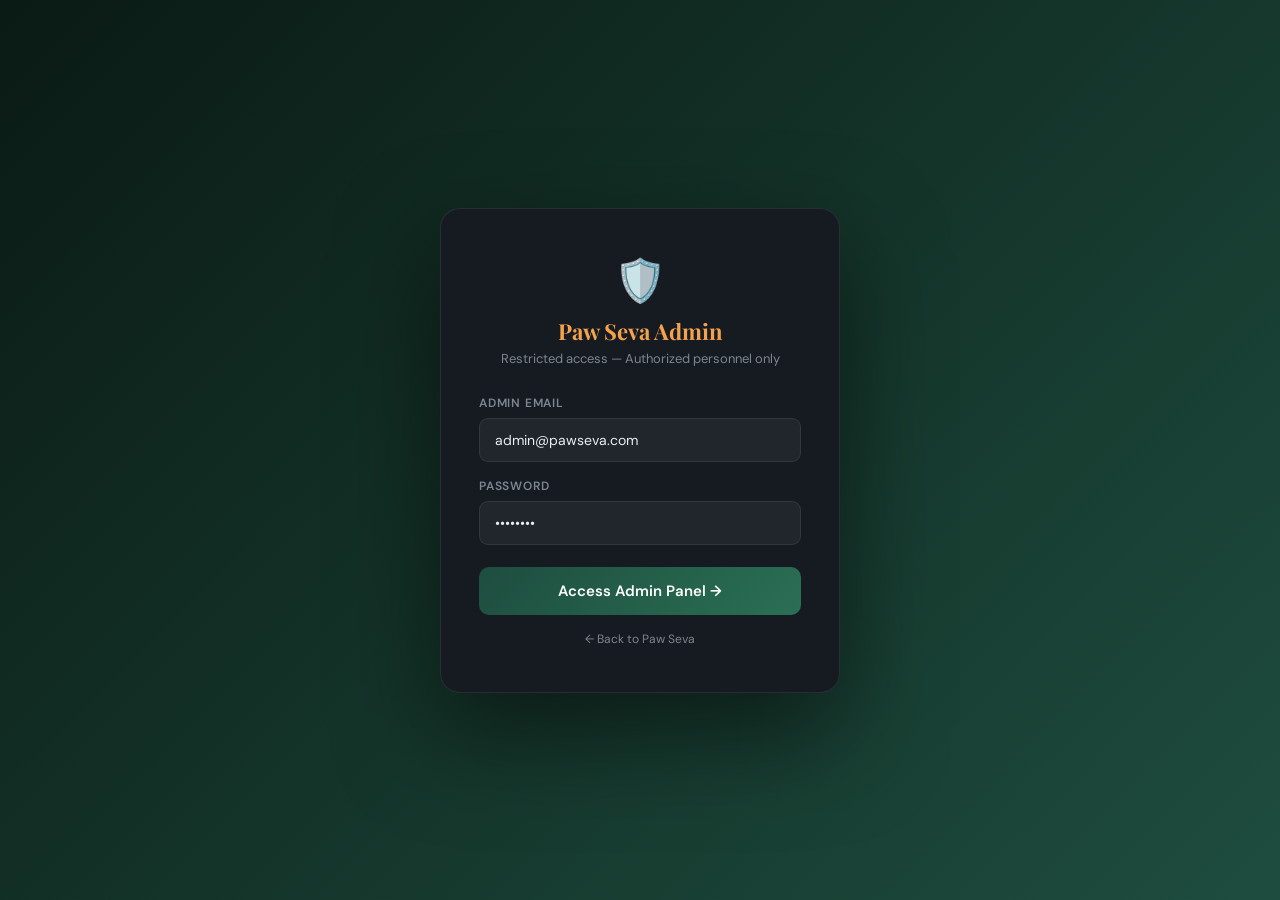
==== HTML/admin.html @ 60780a6b "🐾 Initial commit: Paw Seva Frontend v2.0" ====
<!doctype html>
<html lang="en">
  <head>
    <meta charset="UTF-8" />
    <meta name="viewport" content="width=device-width, initial-scale=1.0" />
    <title>Paw Seva — Admin Panel</title>
    <link rel="stylesheet" href="https://cdnjs.cloudflare.com/ajax/libs/font-awesome/6.5.1/css/all.min.css" />
    <link rel="icon" href="data:image/svg+xml,<svg xmlns='http://www.w3.org/2000/svg' viewBox='0 0 100 100'><text y='.9em' font-size='90'>🐾</text></svg>" />
    <link rel="stylesheet" href="../CSS/admin.css" />
  </head>
  <body>

    <!-- ===== LOGIN SCREEN ===== -->
    <div class="login-screen" id="loginScreen">
      <div class="login-box">
        <div class="login-logo">
          <div class="paw">🛡️</div>
          <h2>Paw Seva Admin</h2>
          <p>Restricted access — Authorized personnel only</p>
        </div>
        <div class="field">
          <label>Admin Email</label>
          <input type="email" id="a_email" placeholder="admin@pawseva.com" value="admin@pawseva.com" />
        </div>
        <div class="field">
          <label>Password</label>
          <input type="password" id="a_pass" placeholder="Enter admin password" value="admin123" />
        </div>
        <div id="a_error" class="login-error"></div>
        <button class="btn-admin-login" id="a_loginBtn" onclick="doAdminLogin()">Access Admin Panel →</button>
        <p style="text-align:center;margin-top:12px">
          <a href="index.html" style="color:#7d8590;font-size:12px;text-decoration:none">← Back to Paw Seva</a>
        </p>
      </div>
    </div>

    <!-- ===== ADMIN LAYOUT ===== -->
    <div class="admin-layout" id="adminLayout" style="display:none;width:100%;min-height:100vh">

      <!-- SIDEBAR -->
      <aside class="sidebar">
        <div class="sidebar-logo">
          🐾 <span>Paw Seva</span>
          <div class="admin-badge">Admin</div>
        </div>

        <nav class="sidebar-nav">
          <a href="#" class="active" onclick="showSection('dashboard',this)"><span class="icon">📊</span> Dashboard</a>
          <a href="#" onclick="showSection('rescues',this)"><span class="icon">🚨</span> Rescue Requests</a>
          <a href="#" onclick="showSection('donations',this)"><span class="icon">💰</span> Donations</a>
          <a href="#" onclick="showSection('volunteers',this)"><span class="icon">🦸</span> Volunteers</a>
          <a href="#" onclick="showSection('feeding',this)"><span class="icon">📍</span> Feeding Spots</a>
          <a href="#" onclick="showSection('ngo',this)"><span class="icon">🏥</span> NGO Partners</a>
          <a href="#" onclick="showSection('campaigns',this)"><span class="icon">📢</span> Campaigns</a>
          <a href="#" onclick="showSection('community',this)"><span class="icon">📸</span> Community Posts</a>
          <a href="#" onclick="showSection('settings',this)"><span class="icon">⚙️</span> Settings</a>
          <a href="dashboard.html" style="color:rgba(255,255,255,0.45)"><span class="icon">👤</span> User View</a>
        </nav>

        <div class="sidebar-footer">
          <div class="admin-info">
            <div class="admin-avatar" id="adminAvatar">P</div>
            <div>
              <div class="admin-name" id="adminName">Prakash</div>
              <div class="admin-role">Super Admin</div>
            </div>
          </div>
          <button class="btn-logout-side" onclick="doAdminLogout()">→ Logout</button>
        </div>
      </aside>

      <!-- MAIN -->
      <div class="main">
        <!-- TOPBAR -->
        <header class="topbar">
          <div>
            <div class="topbar-title" id="topbarSectionTitle">Admin Dashboard</div>
            <div class="topbar-sub">Paw Seva Control Center · <span id="lastUpdated">Last updated just now</span></div>
          </div>
          <div class="topbar-right">
            <button class="icon-btn" title="Notifications" onclick="showToast('3 new rescue alerts! 🚨')">
              🔔<span class="notif-dot"></span>
            </button>
            <button class="icon-btn" title="Refresh data" onclick="refreshAll()">🔄</button>
            <button class="icon-btn" title="Settings" onclick="showSection('settings',null)">⚙️</button>
            <div style="width:34px;height:34px;border-radius:8px;background:linear-gradient(135deg,#1e4d3f,#2a7055);display:flex;align-items:center;justify-content:center;color:white;font-weight:700;font-size:14px;cursor:pointer" id="topbarAvatar">P</div>
          </div>
        </header>

        <!-- CONTENT -->
        <div class="content">

          <!-- ===== SECTION: DASHBOARD ===== -->
          <div id="section-dashboard">
            <div class="stats-grid">
              <div class="stat-card"><div class="stat-icon green">🐾</div><div><div class="stat-val" id="stat_animals">...</div><div class="stat-label">Total Rescues</div></div></div>
              <div class="stat-card"><div class="stat-icon orange">🚨</div><div><div class="stat-val" id="stat_rescues">...</div><div class="stat-label">Active Rescues</div></div></div>
              <div class="stat-card"><div class="stat-icon blue">🦸</div><div><div class="stat-val" id="stat_volunteers">...</div><div class="stat-label">Volunteers</div></div></div>
              <div class="stat-card"><div class="stat-icon green">💰</div><div><div class="stat-val" id="stat_donations">...</div><div class="stat-label">Total Donations</div></div></div>
            </div>

            <div class="panel">
              <div class="panel-header"><span class="panel-title">🚨 Recent Rescue Requests</span><span class="badge live">Live</span></div>
              <table><thead><tr><th>ID</th><th>Description</th><th>Location</th><th>Reported</th><th>Status</th><th>Actions</th></tr></thead>
              <tbody id="requestsBodyDash"></tbody></table>
            </div>

            <div class="two-col">
              <div class="panel">
                <div class="panel-header"><span class="panel-title">⚡ Quick Actions</span></div>
                <div class="quick-actions">
                  <div class="q-action" onclick="quickAction('campaign')"><span class="icon">📢</span><span class="label">New Campaign</span></div>
                  <div class="q-action" onclick="quickAction('alert')"><span class="icon">📣</span><span class="label">Send Alert</span></div>
                  <div class="q-action" onclick="quickAction('report')"><span class="icon">📄</span><span class="label">Export Report</span></div>
                  <div class="q-action" onclick="quickAction('dispatch')"><span class="icon">🚑</span><span class="label">Dispatch Team</span></div>
                  <div class="q-action" onclick="showSection('settings',null)"><span class="icon">⚙️</span><span class="label">Settings</span></div>
                  <div class="q-action" onclick="showSection('community',null)"><span class="icon">📸</span><span class="label">Community Posts</span></div>
                </div>
              </div>
              <div class="panel">
                <div class="panel-header"><span class="panel-title">📈 Weekly Rescues</span></div>
                <div class="mini-chart">
                  <div class="chart-bars">
                    <div class="bar" style="height:0"></div><div class="bar" style="height:0"></div>
                    <div class="bar" style="height:0"></div><div class="bar" style="height:0"></div>
                    <div class="bar" style="height:0"></div><div class="bar" style="height:0"></div>
                    <div class="bar" style="height:0"></div>
                  </div>
                  <div class="bar-labels">
                    <div class="bar-label">Mon</div><div class="bar-label">Tue</div><div class="bar-label">Wed</div>
                    <div class="bar-label">Thu</div><div class="bar-label">Fri</div><div class="bar-label">Sat</div><div class="bar-label">Sun</div>
                  </div>
                  <p id="feedingStatText" style="text-align:center;font-size:11px;color:#7d8590;margin-top:10px"></p>
                </div>
              </div>
            </div>
          </div>

          <!-- ===== SECTION: RESCUES ===== -->
          <div id="section-rescues" style="display:none">
            <div class="panel">
              <div class="panel-header">
                <span class="panel-title">🚨 All Rescue Requests</span>
                <div style="display:flex;gap:10px;align-items:center">
                  <select class="filter-select" onchange="filterRescues(this.value)">
                    <option value="all">All Status</option>
                    <option value="pending">Pending</option>
                    <option value="active">Active</option>
                    <option value="resolved">Resolved</option>
                  </select>
                  <span class="badge live">Live</span>
                </div>
              </div>
              <table><thead><tr><th>ID</th><th>Description</th><th>Location</th><th>Reported By</th><th>Reported</th><th>Status</th><th>Actions</th></tr></thead>
              <tbody id="requestsBody"></tbody></table>
            </div>
          </div>

          <!-- ===== SECTION: DONATIONS ===== -->
          <div id="section-donations" style="display:none">
            <div class="stats-grid" style="margin-bottom:20px">
              <div class="stat-card"><div class="stat-icon green">💰</div><div><div class="stat-val" id="d_total">₹0</div><div class="stat-label">Total Raised</div></div></div>
              <div class="stat-card"><div class="stat-icon orange">📅</div><div><div class="stat-val" id="d_month">₹0</div><div class="stat-label">This Month</div></div></div>
              <div class="stat-card"><div class="stat-icon blue">🧾</div><div><div class="stat-val" id="d_count">0</div><div class="stat-label">Transactions</div></div></div>
            </div>
            <div class="panel">
              <div class="panel-header"><span class="panel-title">💰 All Donations</span><span class="badge live">Live</span></div>
              <table><thead><tr><th>Donor</th><th>Amount</th><th>Campaign</th><th>Date</th><th>Status</th></tr></thead>
              <tbody id="donationsBody"></tbody></table>
            </div>
          </div>

          <!-- ===== SECTION: VOLUNTEERS ===== -->
          <div id="section-volunteers" style="display:none">
            <div class="panel">
              <div class="panel-header">
                <span class="panel-title">🦸 All Users & Volunteers</span>
                <select class="filter-select" onchange="filterUsers(this.value)">
                  <option value="all">All Roles</option>
                  <option value="Volunteer">Volunteers</option>
                  <option value="Donor">Donors</option>
                  <option value="Feeder">Feeders</option>
                  <option value="NGO">NGO</option>
                </select>
              </div>
              <table><thead><tr><th>Name</th><th>Role</th><th>Phone</th><th>City</th><th>Joined</th><th>Status</th><th>Actions</th></tr></thead>
              <tbody id="volunteersBody"></tbody></table>
            </div>
          </div>

          <!-- ===== SECTION: FEEDING SPOTS ===== -->
          <div id="section-feeding" style="display:none">
            <div class="panel">
              <div class="panel-header"><span class="panel-title">📍 Feeding Spots & Logs</span><span class="badge live">Live</span></div>
              <table><thead><tr><th>Feeder</th><th>Location</th><th>Animals Fed</th><th>Food Given</th><th>Date</th></tr></thead>
              <tbody id="feedingBody"></tbody></table>
            </div>
          </div>

          <!-- ===== SECTION: NGO PARTNERS ===== -->
          <div id="section-ngo" style="display:none">
            <div class="panel">
              <div class="panel-header"><span class="panel-title">🏥 NGO Partners</span></div>
              <div style="padding:30px;text-align:center;color:#7d8590">
                <div style="font-size:42px;margin-bottom:12px">🏥</div>
                <p style="font-size:15px;margin-bottom:8px">NGO Partner Management</p>
                <p style="font-size:13px">48 NGOs currently partnered across 12 cities.</p>
                <button onclick="quickAction('ngo')" style="margin-top:16px;padding:9px 20px;background:rgba(47,170,112,0.15);border:1px solid rgba(47,170,112,0.3);color:#2faa70;border-radius:8px;cursor:pointer;font-family:'DM Sans',sans-serif;font-weight:600">+ Add NGO Partner</button>
              </div>
            </div>
          </div>

          <!-- ===== SECTION: CAMPAIGNS ===== -->
          <div id="section-campaigns" style="display:none">
            <div class="panel">
              <div class="panel-header"><span class="panel-title">📢 Active Campaigns</span>
                <button onclick="quickAction('campaign')" style="padding:7px 16px;background:rgba(47,170,112,0.15);border:1px solid rgba(47,170,112,0.3);color:#2faa70;border-radius:8px;cursor:pointer;font-family:'DM Sans',sans-serif;font-weight:600;font-size:13px">+ New Campaign</button>
              </div>
              <div id="campaignsList" style="padding:16px"></div>
            </div>
          </div>

          <!-- ===== SECTION: COMMUNITY POSTS ===== -->
          <div id="section-community" style="display:none">
            <div class="panel">
              <div class="panel-header"><span class="panel-title">📸 Community Activity Posts</span><span class="badge pending">Moderation</span></div>
              <div id="communityPostsAdmin" style="padding:16px;display:grid;grid-template-columns:repeat(auto-fill,minmax(260px,1fr));gap:14px"></div>
            </div>
          </div>

          <!-- ===== SECTION: SETTINGS ===== -->
          <div id="section-settings" style="display:none">
            <div class="settings-grid">

              <!-- General Settings -->
              <div class="settings-card">
                <div class="settings-card-header">
                  <span class="settings-icon">🌐</span>
                  <div>
                    <div class="settings-title">General Settings</div>
                    <div class="settings-sub">Site name, contact, and location</div>
                  </div>
                </div>
                <div class="settings-body">
                  <div class="s-field">
                    <label>Organization Name</label>
                    <input type="text" id="s_orgName" value="Paw Seva" />
                  </div>
                  <div class="s-field">
                    <label>Contact Email</label>
                    <input type="email" id="s_email" value="pawseva@email.com" />
                  </div>
                  <div class="s-field">
                    <label>Contact Phone</label>
                    <input type="text" id="s_phone" value="+91 98765 43210" />
                  </div>
                  <div class="s-field">
                    <label>Headquarters City</label>
                    <input type="text" id="s_city" value="Bhopal, MP" />
                  </div>
                  <button class="s-btn s-btn-green" onclick="saveSettings('general')">Save General Settings</button>
                </div>
              </div>

              <!-- Admin Account -->
              <div class="settings-card">
                <div class="settings-card-header">
                  <span class="settings-icon">👤</span>
                  <div>
                    <div class="settings-title">Admin Account</div>
                    <div class="settings-sub">Update admin name and password</div>
                  </div>
                </div>
                <div class="settings-body">
                  <div class="s-field">
                    <label>Admin Name</label>
                    <input type="text" id="s_adminName" value="Prakash" />
                  </div>
                  <div class="s-field">
                    <label>Current Password</label>
                    <input type="password" id="s_currPass" placeholder="Enter current password" />
                  </div>
                  <div class="s-field">
                    <label>New Password</label>
                    <input type="password" id="s_newPass" placeholder="Enter new password" />
                  </div>
                  <div class="s-field">
                    <label>Confirm New Password</label>
                    <input type="password" id="s_confirmPass" placeholder="Confirm new password" />
                  </div>
                  <button class="s-btn s-btn-green" onclick="saveSettings('account')">Update Account</button>
                </div>
              </div>

              <!-- Notifications -->
              <div class="settings-card">
                <div class="settings-card-header">
                  <span class="settings-icon">🔔</span>
                  <div>
                    <div class="settings-title">Notification Settings</div>
                    <div class="settings-sub">Control alerts and emails</div>
                  </div>
                </div>
                <div class="settings-body">
                  <div class="s-toggle-row">
                    <div><div class="s-toggle-label">Email Alerts for Rescues</div><div class="s-toggle-sub">Get email on new rescue request</div></div>
                    <label class="toggle-switch"><input type="checkbox" id="n_rescueEmail" checked /><span class="toggle-slider"></span></label>
                  </div>
                  <div class="s-toggle-row">
                    <div><div class="s-toggle-label">SMS Notifications</div><div class="s-toggle-sub">SMS for critical rescues</div></div>
                    <label class="toggle-switch"><input type="checkbox" id="n_sms" /><span class="toggle-slider"></span></label>
                  </div>
                  <div class="s-toggle-row">
                    <div><div class="s-toggle-label">WhatsApp Alerts</div><div class="s-toggle-sub">WhatsApp messages for updates</div></div>
                    <label class="toggle-switch"><input type="checkbox" id="n_whatsapp" checked /><span class="toggle-slider"></span></label>
                  </div>
                  <div class="s-toggle-row">
                    <div><div class="s-toggle-label">Weekly Reports</div><div class="s-toggle-sub">Auto-send weekly summary</div></div>
                    <label class="toggle-switch"><input type="checkbox" id="n_weekly" checked /><span class="toggle-slider"></span></label>
                  </div>
                  <div class="s-toggle-row">
                    <div><div class="s-toggle-label">New User Signup Alert</div><div class="s-toggle-sub">Notify when new user joins</div></div>
                    <label class="toggle-switch"><input type="checkbox" id="n_signup" /><span class="toggle-slider"></span></label>
                  </div>
                  <button class="s-btn s-btn-green" onclick="saveSettings('notifications')">Save Notification Settings</button>
                </div>
              </div>

              <!-- OTP / Auth Settings -->
              <div class="settings-card">
                <div class="settings-card-header">
                  <span class="settings-icon">🔐</span>
                  <div>
                    <div class="settings-title">Auth & OTP Settings</div>
                    <div class="settings-sub">Login methods and OTP provider</div>
                  </div>
                </div>
                <div class="settings-body">
                  <div class="s-field">
                    <label>OTP Provider</label>
                    <select id="s_otpProvider">
                      <option value="twilio">Twilio</option>
                      <option value="msg91">MSG91</option>
                      <option value="textlocal">Textlocal</option>
                    </select>
                  </div>
                  <div class="s-field">
                    <label>API Key / SID</label>
                    <input type="text" id="s_otpKey" placeholder="Enter provider API key" />
                  </div>
                  <div class="s-toggle-row">
                    <div><div class="s-toggle-label">Google Login</div><div class="s-toggle-sub">Allow login via Google OAuth</div></div>
                    <label class="toggle-switch"><input type="checkbox" id="auth_google" checked /><span class="toggle-slider"></span></label>
                  </div>
                  <div class="s-toggle-row">
                    <div><div class="s-toggle-label">WhatsApp OTP</div><div class="s-toggle-sub">OTP via WhatsApp Business API</div></div>
                    <label class="toggle-switch"><input type="checkbox" id="auth_wa" /><span class="toggle-slider"></span></label>
                  </div>
                  <div class="s-toggle-row">
                    <div><div class="s-toggle-label">Instagram Login</div><div class="s-toggle-sub">Allow Instagram OAuth</div></div>
                    <label class="toggle-switch"><input type="checkbox" id="auth_insta" /><span class="toggle-slider"></span></label>
                  </div>
                  <button class="s-btn s-btn-green" onclick="saveSettings('auth')">Save Auth Settings</button>
                </div>
              </div>

              <!-- Appearance -->
              <div class="settings-card">
                <div class="settings-card-header">
                  <span class="settings-icon">🎨</span>
                  <div>
                    <div class="settings-title">Appearance</div>
                    <div class="settings-sub">Theme and UI preferences</div>
                  </div>
                </div>
                <div class="settings-body">
                  <div class="s-field">
                    <label>Primary Color</label>
                    <div style="display:flex;gap:10px;align-items:center">
                      <input type="color" id="s_primaryColor" value="#1e4d3f" style="width:48px;height:38px;border:none;cursor:pointer;border-radius:8px" />
                      <span style="color:#7d8590;font-size:13px">Current: Deep Forest Green</span>
                    </div>
                  </div>
                  <div class="s-field">
                    <label>Accent Color</label>
                    <div style="display:flex;gap:10px;align-items:center">
                      <input type="color" id="s_accentColor" value="#f4a24d" style="width:48px;height:38px;border:none;cursor:pointer;border-radius:8px" />
                      <span style="color:#7d8590;font-size:13px">Current: Warm Amber</span>
                    </div>
                  </div>
                  <div class="s-field">
                    <label>Items Per Page</label>
                    <select id="s_perPage">
                      <option value="10">10</option>
                      <option value="25" selected>25</option>
                      <option value="50">50</option>
                    </select>
                  </div>
                  <button class="s-btn s-btn-green" onclick="saveSettings('appearance')">Apply Appearance</button>
                </div>
              </div>

              <!-- Data & Export -->
              <div class="settings-card">
                <div class="settings-card-header">
                  <span class="settings-icon">📊</span>
                  <div>
                    <div class="settings-title">Data & Export</div>
                    <div class="settings-sub">Download and manage your data</div>
                  </div>
                </div>
                <div class="settings-body">
                  <p style="font-size:13px;color:#7d8590;margin-bottom:16px">Export your data for records, reporting, or backup.</p>
                  <div style="display:flex;flex-direction:column;gap:10px">
                    <button class="s-btn s-btn-outline" onclick="exportData('rescues')">📄 Export Rescue Data (CSV)</button>
                    <button class="s-btn s-btn-outline" onclick="exportData('donations')">📄 Export Donations (CSV)</button>
                    <button class="s-btn s-btn-outline" onclick="exportData('users')">📄 Export Users (CSV)</button>
                    <button class="s-btn s-btn-outline" onclick="exportData('feeding')">📄 Export Feeding Logs (CSV)</button>
                  </div>
                  <div style="margin-top:20px;padding-top:16px;border-top:1px solid rgba(255,255,255,0.07)">
                    <p style="font-size:12px;color:#e05454;margin-bottom:10px">⚠️ Danger Zone</p>
                    <button class="s-btn s-btn-red" onclick="confirmDangerAction('purge')">🗑️ Purge Old Records (&gt;1 year)</button>
                  </div>
                </div>
              </div>

            </div><!-- /settings-grid -->
          </div><!-- /section-settings -->

        </div><!-- /content -->
      </div><!-- /main -->
    </div><!-- /admin-layout -->

    <div id="toast" style="position:fixed;bottom:28px;right:28px;background:#2faa70;color:white;padding:12px 22px;border-radius:10px;font-size:14px;font-weight:600;z-index:9999;opacity:0;transform:translateY(12px);transition:all 0.3s;pointer-events:none;font-family:'DM Sans',sans-serif"></div>

    <script src="../Js/admin.js"></script>
  </body>
</html>
---- CSS/admin.css ----
@import url('https://fonts.googleapis.com/css2?family=Playfair+Display:wght@600;700&family=DM+Sans:wght@300;400;500;600&display=swap');

:root {
  --dark: #0d1117;
  --dark2: #161b22;
  --dark3: #21262d;
  --green: #1e4d3f;
  --green-light: #2faa70;
  --accent: #f4a24d;
  --red: #e05454;
  --text: #e6edf3;
  --text-muted: #7d8590;
  --border: rgba(255,255,255,0.08);
  --sidebar-w: 240px;
  --radius: 12px;
}

* { margin: 0; padding: 0; box-sizing: border-box; }
body { font-family: 'DM Sans', sans-serif; background: var(--dark); color: var(--text); display: flex; min-height: 100vh; }

/* LOGIN SCREEN */
.login-screen {
  position: fixed;
  inset: 0;
  background: linear-gradient(135deg, #0a1a14 0%, #1e4d3f 100%);
  display: flex;
  align-items: center;
  justify-content: center;
  z-index: 9999;
}

.login-box {
  background: var(--dark2);
  border: 1px solid var(--border);
  border-radius: 20px;
  padding: 44px 38px;
  width: 100%;
  max-width: 400px;
  box-shadow: 0 40px 100px rgba(0,0,0,0.5);
  animation: loginIn 0.4s ease;
}

@keyframes loginIn {
  from { opacity: 0; transform: translateY(30px); }
  to { opacity: 1; transform: translateY(0); }
}

.login-logo {
  text-align: center;
  margin-bottom: 28px;
}

.login-logo .paw { font-size: 42px; margin-bottom: 8px; }

.login-logo h2 {
  font-family: 'Playfair Display', serif;
  font-size: 22px;
  color: var(--accent);
  margin-bottom: 4px;
}

.login-logo p { font-size: 13px; color: var(--text-muted); }

.field { margin-bottom: 16px; }

.field label {
  display: block;
  font-size: 12px;
  font-weight: 600;
  color: var(--text-muted);
  text-transform: uppercase;
  letter-spacing: 0.8px;
  margin-bottom: 7px;
}

.field input {
  width: 100%;
  padding: 12px 15px;
  background: var(--dark3);
  border: 1.5px solid var(--border);
  border-radius: 9px;
  color: var(--text);
  font-size: 14px;
  font-family: 'DM Sans', sans-serif;
  outline: none;
  transition: border-color 0.2s;
}

.field input:focus { border-color: var(--green-light); }

.btn-admin-login {
  width: 100%;
  padding: 14px;
  background: linear-gradient(135deg, var(--green), #2a7055);
  color: white;
  border: none;
  border-radius: 10px;
  font-size: 15px;
  font-family: 'DM Sans', sans-serif;
  font-weight: 600;
  cursor: pointer;
  transition: all 0.25s;
  margin-top: 6px;
}
.btn-admin-login:hover { opacity: 0.9; transform: translateY(-1px); }

.login-hint { font-size: 12px; color: var(--text-muted); text-align: center; margin-top: 14px; }
.login-error { color: var(--red); font-size: 13px; text-align: center; margin-top: 10px; display: none; }

/* SIDEBAR */
.sidebar {
  width: var(--sidebar-w);
  background: var(--dark2);
  height: 100vh;
  position: fixed;
  top: 0; left: 0;
  border-right: 1px solid var(--border);
  display: flex;
  flex-direction: column;
  padding: 24px 0;
}

.sidebar-logo {
  padding: 0 22px 22px;
  border-bottom: 1px solid var(--border);
  margin-bottom: 16px;
  font-family: 'Playfair Display', serif;
  font-size: 20px;
  color: var(--accent);
}

.sidebar-logo span { color: var(--text); }

.admin-badge {
  display: inline-block;
  background: rgba(244,162,77,0.15);
  color: var(--accent);
  border: 1px solid rgba(244,162,77,0.3);
  padding: 3px 10px;
  border-radius: 12px;
  font-size: 10px;
  font-weight: 700;
  text-transform: uppercase;
  letter-spacing: 1px;
  margin-top: 4px;
}

.sidebar-nav { flex: 1; padding: 0 10px; }

.sidebar-nav a {
  display: flex;
  align-items: center;
  gap: 11px;
  padding: 11px 14px;
  border-radius: 9px;
  color: var(--text-muted);
  text-decoration: none;
  font-size: 14px;
  font-weight: 500;
  margin-bottom: 3px;
  transition: all 0.2s;
}

.sidebar-nav a .icon { font-size: 17px; width: 20px; text-align: center; }

.sidebar-nav a:hover { color: var(--text); background: rgba(255,255,255,0.05); }
.sidebar-nav a.active { background: rgba(47,170,112,0.15); color: var(--green-light); }

.sidebar-footer {
  padding: 14px 22px;
  border-top: 1px solid var(--border);
}

.admin-info { display: flex; align-items: center; gap: 10px; margin-bottom: 12px; }

.admin-avatar {
  width: 36px; height: 36px;
  border-radius: 50%;
  background: linear-gradient(135deg, var(--green), #2a7055);
  color: white;
  font-weight: 700;
  font-size: 14px;
  display: flex; align-items: center; justify-content: center;
}

.admin-name { font-size: 13px; font-weight: 600; color: var(--text); }
.admin-role { font-size: 11px; color: var(--text-muted); }

.btn-logout-side {
  width: 100%;
  padding: 9px;
  background: rgba(224,84,84,0.1);
  border: 1px solid rgba(224,84,84,0.25);
  color: #e05454;
  border-radius: 8px;
  cursor: pointer;
  font-size: 13px;
  font-family: 'DM Sans', sans-serif;
  font-weight: 600;
  transition: all 0.2s;
}
.btn-logout-side:hover { background: rgba(224,84,84,0.2); }

/* MAIN */
.main { margin-left: var(--sidebar-w); width: calc(100% - var(--sidebar-w)); }

/* TOPBAR */
.topbar {
  background: var(--dark2);
  height: 60px;
  border-bottom: 1px solid var(--border);
  display: flex;
  justify-content: space-between;
  align-items: center;
  padding: 0 28px;
  position: sticky; top: 0; z-index: 50;
}

.topbar-title { font-size: 16px; font-weight: 600; color: var(--text); }
.topbar-sub { font-size: 12px; color: var(--text-muted); }

.topbar-right { display: flex; align-items: center; gap: 12px; }

.icon-btn {
  width: 36px; height: 36px;
  border-radius: 8px;
  background: var(--dark3);
  border: 1px solid var(--border);
  color: var(--text-muted);
  font-size: 17px;
  cursor: pointer;
  display: flex; align-items: center; justify-content: center;
  transition: all 0.2s;
  position: relative;
}
.icon-btn:hover { background: rgba(255,255,255,0.08); color: var(--text); }

.notif-dot {
  position: absolute;
  top: 4px; right: 4px;
  width: 7px; height: 7px;
  background: var(--red);
  border-radius: 50%;
  border: 1.5px solid var(--dark2);
}

/* CONTENT */
.content { padding: 26px 28px; }

/* STAT CARDS */
.stats-grid {
  display: grid;
  grid-template-columns: repeat(auto-fit, minmax(200px, 1fr));
  gap: 16px;
  margin-bottom: 24px;
}

.stat-card {
  background: var(--dark2);
  border: 1px solid var(--border);
  border-radius: var(--radius);
  padding: 20px 22px;
  display: flex;
  align-items: center;
  gap: 15px;
  transition: transform 0.22s, border-color 0.22s;
}
.stat-card:hover { transform: translateY(-3px); border-color: rgba(47,170,112,0.3); }

.stat-icon {
  width: 46px; height: 46px;
  border-radius: 10px;
  font-size: 21px;
  display: flex; align-items: center; justify-content: center;
}

.stat-icon.green { background: rgba(47,170,112,0.15); }
.stat-icon.orange { background: rgba(244,162,77,0.15); }
.stat-icon.red { background: rgba(224,84,84,0.15); }
.stat-icon.blue { background: rgba(88,166,255,0.15); }

.stat-val { font-size: 26px; font-weight: 700; color: var(--text); }
.stat-label { font-size: 12px; color: var(--text-muted); }

/* TABLE */
.panel {
  background: var(--dark2);
  border: 1px solid var(--border);
  border-radius: var(--radius);
  margin-bottom: 20px;
}

.panel-header {
  display: flex;
  justify-content: space-between;
  align-items: center;
  padding: 18px 22px;
  border-bottom: 1px solid var(--border);
}

.panel-title { font-size: 15px; font-weight: 600; color: var(--text); }

.badge {
  padding: 4px 10px;
  border-radius: 20px;
  font-size: 11px;
  font-weight: 700;
}

.badge.live { background: rgba(47,170,112,0.2); color: var(--green-light); }
.badge.pending { background: rgba(244,162,77,0.2); color: var(--accent); }

table { width: 100%; border-collapse: collapse; }

thead { background: rgba(255,255,255,0.03); }

th {
  padding: 11px 16px;
  text-align: left;
  font-size: 11px;
  font-weight: 700;
  color: var(--text-muted);
  text-transform: uppercase;
  letter-spacing: 0.8px;
  border-bottom: 1px solid var(--border);
}

td {
  padding: 13px 16px;
  font-size: 13px;
  color: var(--text);
  border-bottom: 1px solid rgba(255,255,255,0.04);
}

tr:hover td { background: rgba(255,255,255,0.025); }
tr:last-child td { border-bottom: none; }

.status-pill {
  display: inline-block;
  padding: 3px 10px;
  border-radius: 12px;
  font-size: 11px;
  font-weight: 600;
}

.status-pill.active { background: rgba(47,170,112,0.2); color: var(--green-light); }
.status-pill.pending { background: rgba(244,162,77,0.2); color: var(--accent); }
.status-pill.critical { background: rgba(224,84,84,0.2); color: var(--red); }

.btn-sm {
  padding: 5px 12px;
  border-radius: 6px;
  border: none;
  font-size: 12px;
  font-family: 'DM Sans', sans-serif;
  font-weight: 600;
  cursor: pointer;
  transition: all 0.2s;
}

.btn-sm.approve { background: rgba(47,170,112,0.15); color: var(--green-light); }
.btn-sm.approve:hover { background: rgba(47,170,112,0.3); }
.btn-sm.dismiss { background: rgba(224,84,84,0.12); color: var(--red); }
.btn-sm.dismiss:hover { background: rgba(224,84,84,0.25); }
.btn-sm.view { background: rgba(255,255,255,0.07); color: var(--text); }
.btn-sm.view:hover { background: rgba(255,255,255,0.12); }

/* TWO-COL */
.two-col { display: grid; grid-template-columns: 1fr 1fr; gap: 20px; }

/* QUICK ACTIONS */
.quick-actions { display: grid; grid-template-columns: 1fr 1fr; gap: 12px; padding: 18px 22px; }

.q-action {
  display: flex;
  align-items: center;
  gap: 12px;
  padding: 14px;
  background: var(--dark3);
  border: 1px solid var(--border);
  border-radius: 10px;
  cursor: pointer;
  transition: all 0.2s;
  color: var(--text);
}
.q-action:hover { border-color: var(--green-light); background: rgba(47,170,112,0.06); }
.q-action .icon { font-size: 22px; }
.q-action .label { font-size: 13px; font-weight: 500; }

/* CHART BAR */
.mini-chart { padding: 18px 22px; }
.chart-bars { display: flex; align-items: flex-end; gap: 8px; height: 80px; }
.bar {
  flex: 1;
  border-radius: 4px 4px 0 0;
  background: rgba(47,170,112,0.3);
  transition: all 0.5s ease;
  cursor: pointer;
}
.bar:hover { background: var(--green-light); }
.bar-labels { display: flex; gap: 8px; margin-top: 6px; }
.bar-label { flex: 1; text-align: center; font-size: 10px; color: var(--text-muted); }

/* ===== SETTINGS SECTION ===== */
.settings-grid {
  display: grid;
  grid-template-columns: repeat(auto-fill, minmax(340px, 1fr));
  gap: 20px;
}

.settings-card {
  background: var(--dark2);
  border: 1px solid var(--border);
  border-radius: var(--radius);
  overflow: hidden;
  transition: border-color 0.2s;
}
.settings-card:hover { border-color: rgba(47,170,112,0.25); }

.settings-card-header {
  display: flex;
  align-items: center;
  gap: 14px;
  padding: 18px 22px;
  border-bottom: 1px solid var(--border);
  background: rgba(255,255,255,0.02);
}

.settings-icon { font-size: 26px; }

.settings-title { font-size: 15px; font-weight: 600; color: var(--text); margin-bottom: 3px; }
.settings-sub { font-size: 12px; color: var(--text-muted); }

.settings-body { padding: 20px 22px; }

.s-field { margin-bottom: 14px; }
.s-field label {
  display: block;
  font-size: 11px;
  font-weight: 700;
  color: var(--text-muted);
  text-transform: uppercase;
  letter-spacing: 0.7px;
  margin-bottom: 6px;
}
.s-field input, .s-field select {
  width: 100%;
  padding: 10px 13px;
  background: var(--dark3);
  border: 1.5px solid var(--border);
  border-radius: 8px;
  color: var(--text);
  font-size: 13px;
  font-family: 'DM Sans', sans-serif;
  outline: none;
  transition: border-color 0.2s;
}
.s-field input:focus, .s-field select:focus { border-color: var(--green-light); }

/* Toggle switch */
.s-toggle-row {
  display: flex;
  justify-content: space-between;
  align-items: center;
  padding: 12px 0;
  border-bottom: 1px solid rgba(255,255,255,0.05);
}
.s-toggle-row:last-of-type { border-bottom: none; }

.s-toggle-label { font-size: 13px; font-weight: 500; color: var(--text); margin-bottom: 2px; }
.s-toggle-sub { font-size: 11px; color: var(--text-muted); }

.toggle-switch { position: relative; display: inline-block; width: 42px; height: 23px; flex-shrink: 0; }
.toggle-switch input { opacity: 0; width: 0; height: 0; }
.toggle-slider {
  position: absolute;
  cursor: pointer;
  top: 0; left: 0; right: 0; bottom: 0;
  background: rgba(255,255,255,0.1);
  border-radius: 23px;
  transition: background 0.25s;
}
.toggle-slider::before {
  content: '';
  position: absolute;
  height: 17px; width: 17px;
  left: 3px; bottom: 3px;
  background: white;
  border-radius: 50%;
  transition: transform 0.25s;
}
.toggle-switch input:checked + .toggle-slider { background: var(--green-light); }
.toggle-switch input:checked + .toggle-slider::before { transform: translateX(19px); }

/* Settings buttons */
.s-btn {
  width: 100%;
  padding: 11px;
  border-radius: 8px;
  font-size: 13px;
  font-family: 'DM Sans', sans-serif;
  font-weight: 600;
  cursor: pointer;
  transition: all 0.2s;
  margin-top: 14px;
  border: none;
}
.s-btn-green { background: rgba(47,170,112,0.15); color: var(--green-light); border: 1px solid rgba(47,170,112,0.3); }
.s-btn-green:hover { background: rgba(47,170,112,0.28); }
.s-btn-outline { background: transparent; color: var(--text-muted); border: 1px solid var(--border); margin-top: 6px; }
.s-btn-outline:hover { background: rgba(255,255,255,0.05); color: var(--text); }
.s-btn-red { background: rgba(224,84,84,0.1); color: var(--red); border: 1px solid rgba(224,84,84,0.25); }
.s-btn-red:hover { background: rgba(224,84,84,0.2); }

/* Admin community post card */
.admin-post-card {
  background: var(--dark3);
  border: 1px solid var(--border);
  border-radius: 12px;
  padding: 16px;
  transition: border-color 0.2s;
}
.admin-post-card:hover { border-color: rgba(47,170,112,0.3); }

/* Filter selects */
.filter-select {
  padding: 7px 12px;
  background: var(--dark3);
  border: 1px solid var(--border);
  border-radius: 8px;
  color: var(--text);
  font-size: 12px;
  font-family: 'DM Sans', sans-serif;
  cursor: pointer;
  outline: none;
}
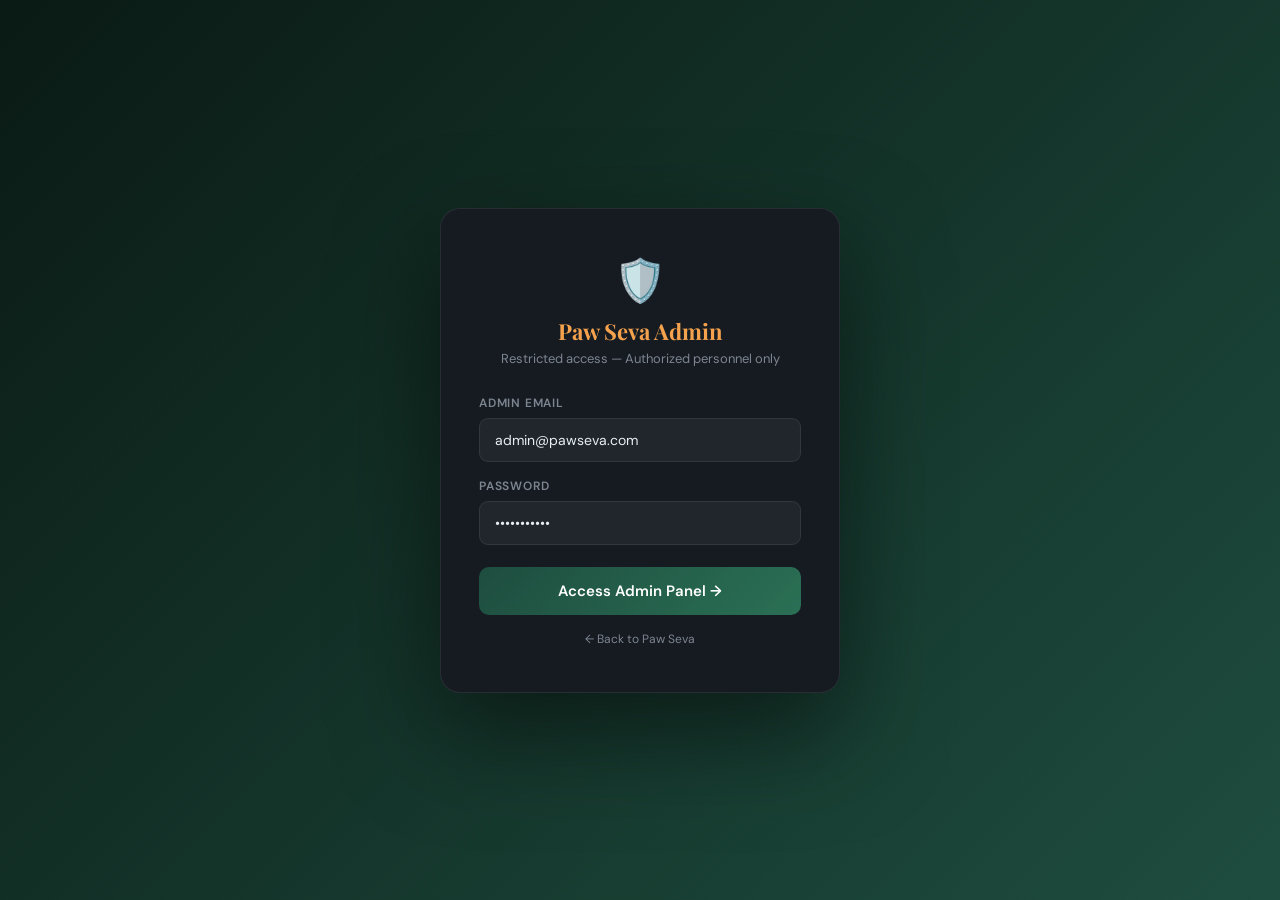
==== commit 19d86e8c: "password update" ====
--- a/HTML/admin.html
+++ b/HTML/admin.html
@@ -4,12 +4,17 @@
     <meta charset="UTF-8" />
     <meta name="viewport" content="width=device-width, initial-scale=1.0" />
     <title>Paw Seva — Admin Panel</title>
-    <link rel="stylesheet" href="https://cdnjs.cloudflare.com/ajax/libs/font-awesome/6.5.1/css/all.min.css" />
-    <link rel="icon" href="data:image/svg+xml,<svg xmlns='http://www.w3.org/2000/svg' viewBox='0 0 100 100'><text y='.9em' font-size='90'>🐾</text></svg>" />
+    <link
+      rel="stylesheet"
+      href="https://cdnjs.cloudflare.com/ajax/libs/font-awesome/6.5.1/css/all.min.css"
+    />
+    <link
+      rel="icon"
+      href="data:image/svg+xml,<svg xmlns='http://www.w3.org/2000/svg' viewBox='0 0 100 100'><text y='.9em' font-size='90'>🐾</text></svg>"
+    />
     <link rel="stylesheet" href="../CSS/admin.css" />
   </head>
   <body>
-
     <!-- ===== LOGIN SCREEN ===== -->
     <div class="login-screen" id="loginScreen">
       <div class="login-box">
@@ -20,23 +25,46 @@
         </div>
         <div class="field">
           <label>Admin Email</label>
-          <input type="email" id="a_email" placeholder="admin@pawseva.com" value="admin@pawseva.com" />
+          <input
+            type="email"
+            id="a_email"
+            placeholder="admin@pawseva.com"
+            value="admin@pawseva.com"
+          />
         </div>
         <div class="field">
           <label>Password</label>
-          <input type="password" id="a_pass" placeholder="Enter admin password" value="admin123" />
+          <input
+            type="password"
+            id="a_pass"
+            placeholder="Enter admin password"
+            value="***********"
+          />
         </div>
         <div id="a_error" class="login-error"></div>
-        <button class="btn-admin-login" id="a_loginBtn" onclick="doAdminLogin()">Access Admin Panel →</button>
-        <p style="text-align:center;margin-top:12px">
-          <a href="index.html" style="color:#7d8590;font-size:12px;text-decoration:none">← Back to Paw Seva</a>
+        <button
+          class="btn-admin-login"
+          id="a_loginBtn"
+          onclick="doAdminLogin()"
+        >
+          Access Admin Panel →
+        </button>
+        <p style="text-align: center; margin-top: 12px">
+          <a
+            href="index.html"
+            style="color: #7d8590; font-size: 12px; text-decoration: none"
+            >← Back to Paw Seva</a
+          >
         </p>
       </div>
     </div>
 
     <!-- ===== ADMIN LAYOUT ===== -->
-    <div class="admin-layout" id="adminLayout" style="display:none;width:100%;min-height:100vh">
-
+    <div
+      class="admin-layout"
+      id="adminLayout"
+      style="display: none; width: 100%; min-height: 100vh"
+    >
       <!-- SIDEBAR -->
       <aside class="sidebar">
         <div class="sidebar-logo">
@@ -45,16 +73,36 @@
         </div>
 
         <nav class="sidebar-nav">
-          <a href="#" class="active" onclick="showSection('dashboard',this)"><span class="icon">📊</span> Dashboard</a>
-          <a href="#" onclick="showSection('rescues',this)"><span class="icon">🚨</span> Rescue Requests</a>
-          <a href="#" onclick="showSection('donations',this)"><span class="icon">💰</span> Donations</a>
-          <a href="#" onclick="showSection('volunteers',this)"><span class="icon">🦸</span> Volunteers</a>
-          <a href="#" onclick="showSection('feeding',this)"><span class="icon">📍</span> Feeding Spots</a>
-          <a href="#" onclick="showSection('ngo',this)"><span class="icon">🏥</span> NGO Partners</a>
-          <a href="#" onclick="showSection('campaigns',this)"><span class="icon">📢</span> Campaigns</a>
-          <a href="#" onclick="showSection('community',this)"><span class="icon">📸</span> Community Posts</a>
-          <a href="#" onclick="showSection('settings',this)"><span class="icon">⚙️</span> Settings</a>
-          <a href="dashboard.html" style="color:rgba(255,255,255,0.45)"><span class="icon">👤</span> User View</a>
+          <a href="#" class="active" onclick="showSection('dashboard', this)"
+            ><span class="icon">📊</span> Dashboard</a
+          >
+          <a href="#" onclick="showSection('rescues', this)"
+            ><span class="icon">🚨</span> Rescue Requests</a
+          >
+          <a href="#" onclick="showSection('donations', this)"
+            ><span class="icon">💰</span> Donations</a
+          >
+          <a href="#" onclick="showSection('volunteers', this)"
+            ><span class="icon">🦸</span> Volunteers</a
+          >
+          <a href="#" onclick="showSection('feeding', this)"
+            ><span class="icon">📍</span> Feeding Spots</a
+          >
+          <a href="#" onclick="showSection('ngo', this)"
+            ><span class="icon">🏥</span> NGO Partners</a
+          >
+          <a href="#" onclick="showSection('campaigns', this)"
+            ><span class="icon">📢</span> Campaigns</a
+          >
+          <a href="#" onclick="showSection('community', this)"
+            ><span class="icon">📸</span> Community Posts</a
+          >
+          <a href="#" onclick="showSection('settings', this)"
+            ><span class="icon">⚙️</span> Settings</a
+          >
+          <a href="dashboard.html" style="color: rgba(255, 255, 255, 0.45)"
+            ><span class="icon">👤</span> User View</a
+          >
         </nav>
 
         <div class="sidebar-footer">
@@ -65,7 +113,9 @@
               <div class="admin-role">Super Admin</div>
             </div>
           </div>
-          <button class="btn-logout-side" onclick="doAdminLogout()">→ Logout</button>
+          <button class="btn-logout-side" onclick="doAdminLogout()">
+            → Logout
+          </button>
         </div>
       </aside>
 
@@ -74,75 +124,194 @@
         <!-- TOPBAR -->
         <header class="topbar">
           <div>
-            <div class="topbar-title" id="topbarSectionTitle">Admin Dashboard</div>
-            <div class="topbar-sub">Paw Seva Control Center · <span id="lastUpdated">Last updated just now</span></div>
+            <div class="topbar-title" id="topbarSectionTitle">
+              Admin Dashboard
+            </div>
+            <div class="topbar-sub">
+              Paw Seva Control Center ·
+              <span id="lastUpdated">Last updated just now</span>
+            </div>
           </div>
           <div class="topbar-right">
-            <button class="icon-btn" title="Notifications" onclick="showToast('3 new rescue alerts! 🚨')">
+            <button
+              class="icon-btn"
+              title="Notifications"
+              onclick="showToast('3 new rescue alerts! 🚨')"
+            >
               🔔<span class="notif-dot"></span>
             </button>
-            <button class="icon-btn" title="Refresh data" onclick="refreshAll()">🔄</button>
-            <button class="icon-btn" title="Settings" onclick="showSection('settings',null)">⚙️</button>
-            <div style="width:34px;height:34px;border-radius:8px;background:linear-gradient(135deg,#1e4d3f,#2a7055);display:flex;align-items:center;justify-content:center;color:white;font-weight:700;font-size:14px;cursor:pointer" id="topbarAvatar">P</div>
+            <button
+              class="icon-btn"
+              title="Refresh data"
+              onclick="refreshAll()"
+            >
+              🔄
+            </button>
+            <button
+              class="icon-btn"
+              title="Settings"
+              onclick="showSection('settings', null)"
+            >
+              ⚙️
+            </button>
+            <div
+              style="
+                width: 34px;
+                height: 34px;
+                border-radius: 8px;
+                background: linear-gradient(135deg, #1e4d3f, #2a7055);
+                display: flex;
+                align-items: center;
+                justify-content: center;
+                color: white;
+                font-weight: 700;
+                font-size: 14px;
+                cursor: pointer;
+              "
+              id="topbarAvatar"
+            >
+              P
+            </div>
           </div>
         </header>
 
         <!-- CONTENT -->
         <div class="content">
-
           <!-- ===== SECTION: DASHBOARD ===== -->
           <div id="section-dashboard">
             <div class="stats-grid">
-              <div class="stat-card"><div class="stat-icon green">🐾</div><div><div class="stat-val" id="stat_animals">...</div><div class="stat-label">Total Rescues</div></div></div>
-              <div class="stat-card"><div class="stat-icon orange">🚨</div><div><div class="stat-val" id="stat_rescues">...</div><div class="stat-label">Active Rescues</div></div></div>
-              <div class="stat-card"><div class="stat-icon blue">🦸</div><div><div class="stat-val" id="stat_volunteers">...</div><div class="stat-label">Volunteers</div></div></div>
-              <div class="stat-card"><div class="stat-icon green">💰</div><div><div class="stat-val" id="stat_donations">...</div><div class="stat-label">Total Donations</div></div></div>
+              <div class="stat-card">
+                <div class="stat-icon green">🐾</div>
+                <div>
+                  <div class="stat-val" id="stat_animals">...</div>
+                  <div class="stat-label">Total Rescues</div>
+                </div>
+              </div>
+              <div class="stat-card">
+                <div class="stat-icon orange">🚨</div>
+                <div>
+                  <div class="stat-val" id="stat_rescues">...</div>
+                  <div class="stat-label">Active Rescues</div>
+                </div>
+              </div>
+              <div class="stat-card">
+                <div class="stat-icon blue">🦸</div>
+                <div>
+                  <div class="stat-val" id="stat_volunteers">...</div>
+                  <div class="stat-label">Volunteers</div>
+                </div>
+              </div>
+              <div class="stat-card">
+                <div class="stat-icon green">💰</div>
+                <div>
+                  <div class="stat-val" id="stat_donations">...</div>
+                  <div class="stat-label">Total Donations</div>
+                </div>
+              </div>
             </div>
 
             <div class="panel">
-              <div class="panel-header"><span class="panel-title">🚨 Recent Rescue Requests</span><span class="badge live">Live</span></div>
-              <table><thead><tr><th>ID</th><th>Description</th><th>Location</th><th>Reported</th><th>Status</th><th>Actions</th></tr></thead>
-              <tbody id="requestsBodyDash"></tbody></table>
+              <div class="panel-header">
+                <span class="panel-title">🚨 Recent Rescue Requests</span
+                ><span class="badge live">Live</span>
+              </div>
+              <table>
+                <thead>
+                  <tr>
+                    <th>ID</th>
+                    <th>Description</th>
+                    <th>Location</th>
+                    <th>Reported</th>
+                    <th>Status</th>
+                    <th>Actions</th>
+                  </tr>
+                </thead>
+                <tbody id="requestsBodyDash"></tbody>
+              </table>
             </div>
 
             <div class="two-col">
               <div class="panel">
-                <div class="panel-header"><span class="panel-title">⚡ Quick Actions</span></div>
+                <div class="panel-header">
+                  <span class="panel-title">⚡ Quick Actions</span>
+                </div>
                 <div class="quick-actions">
-                  <div class="q-action" onclick="quickAction('campaign')"><span class="icon">📢</span><span class="label">New Campaign</span></div>
-                  <div class="q-action" onclick="quickAction('alert')"><span class="icon">📣</span><span class="label">Send Alert</span></div>
-                  <div class="q-action" onclick="quickAction('report')"><span class="icon">📄</span><span class="label">Export Report</span></div>
-                  <div class="q-action" onclick="quickAction('dispatch')"><span class="icon">🚑</span><span class="label">Dispatch Team</span></div>
-                  <div class="q-action" onclick="showSection('settings',null)"><span class="icon">⚙️</span><span class="label">Settings</span></div>
-                  <div class="q-action" onclick="showSection('community',null)"><span class="icon">📸</span><span class="label">Community Posts</span></div>
+                  <div class="q-action" onclick="quickAction('campaign')">
+                    <span class="icon">📢</span
+                    ><span class="label">New Campaign</span>
+                  </div>
+                  <div class="q-action" onclick="quickAction('alert')">
+                    <span class="icon">📣</span
+                    ><span class="label">Send Alert</span>
+                  </div>
+                  <div class="q-action" onclick="quickAction('report')">
+                    <span class="icon">📄</span
+                    ><span class="label">Export Report</span>
+                  </div>
+                  <div class="q-action" onclick="quickAction('dispatch')">
+                    <span class="icon">🚑</span
+                    ><span class="label">Dispatch Team</span>
+                  </div>
+                  <div class="q-action" onclick="showSection('settings', null)">
+                    <span class="icon">⚙️</span
+                    ><span class="label">Settings</span>
+                  </div>
+                  <div
+                    class="q-action"
+                    onclick="showSection('community', null)"
+                  >
+                    <span class="icon">📸</span
+                    ><span class="label">Community Posts</span>
+                  </div>
                 </div>
               </div>
               <div class="panel">
-                <div class="panel-header"><span class="panel-title">📈 Weekly Rescues</span></div>
+                <div class="panel-header">
+                  <span class="panel-title">📈 Weekly Rescues</span>
+                </div>
                 <div class="mini-chart">
                   <div class="chart-bars">
-                    <div class="bar" style="height:0"></div><div class="bar" style="height:0"></div>
-                    <div class="bar" style="height:0"></div><div class="bar" style="height:0"></div>
-                    <div class="bar" style="height:0"></div><div class="bar" style="height:0"></div>
-                    <div class="bar" style="height:0"></div>
+                    <div class="bar" style="height: 0"></div>
+                    <div class="bar" style="height: 0"></div>
+                    <div class="bar" style="height: 0"></div>
+                    <div class="bar" style="height: 0"></div>
+                    <div class="bar" style="height: 0"></div>
+                    <div class="bar" style="height: 0"></div>
+                    <div class="bar" style="height: 0"></div>
                   </div>
                   <div class="bar-labels">
-                    <div class="bar-label">Mon</div><div class="bar-label">Tue</div><div class="bar-label">Wed</div>
-                    <div class="bar-label">Thu</div><div class="bar-label">Fri</div><div class="bar-label">Sat</div><div class="bar-label">Sun</div>
-                  </div>
-                  <p id="feedingStatText" style="text-align:center;font-size:11px;color:#7d8590;margin-top:10px"></p>
+                    <div class="bar-label">Mon</div>
+                    <div class="bar-label">Tue</div>
+                    <div class="bar-label">Wed</div>
+                    <div class="bar-label">Thu</div>
+                    <div class="bar-label">Fri</div>
+                    <div class="bar-label">Sat</div>
+                    <div class="bar-label">Sun</div>
+                  </div>
+                  <p
+                    id="feedingStatText"
+                    style="
+                      text-align: center;
+                      font-size: 11px;
+                      color: #7d8590;
+                      margin-top: 10px;
+                    "
+                  ></p>
                 </div>
               </div>
             </div>
           </div>
 
           <!-- ===== SECTION: RESCUES ===== -->
-          <div id="section-rescues" style="display:none">
+          <div id="section-rescues" style="display: none">
             <div class="panel">
               <div class="panel-header">
                 <span class="panel-title">🚨 All Rescue Requests</span>
-                <div style="display:flex;gap:10px;align-items:center">
-                  <select class="filter-select" onchange="filterRescues(this.value)">
+                <div style="display: flex; gap: 10px; align-items: center">
+                  <select
+                    class="filter-select"
+                    onchange="filterRescues(this.value)"
+                  >
                     <option value="all">All Status</option>
                     <option value="pending">Pending</option>
                     <option value="active">Active</option>
@@ -151,31 +320,121 @@
                   <span class="badge live">Live</span>
                 </div>
               </div>
-              <table><thead><tr><th>ID</th><th>Description</th><th>Location</th><th>Reported By</th><th>Reported</th><th>Status</th><th>Actions</th></tr></thead>
-              <tbody id="requestsBody"></tbody></table>
+              <table>
+                <thead>
+                  <tr>
+                    <th>ID</th>
+                    <th>Description</th>
+                    <th>Location</th>
+                    <th>Reported By</th>
+                    <th>Reported</th>
+                    <th>Status</th>
+                    <th>Actions</th>
+                  </tr>
+                </thead>
+                <tbody id="requestsBody"></tbody>
+              </table>
             </div>
           </div>
 
           <!-- ===== SECTION: DONATIONS ===== -->
-          <div id="section-donations" style="display:none">
-            <div class="stats-grid" style="margin-bottom:20px">
-              <div class="stat-card"><div class="stat-icon green">💰</div><div><div class="stat-val" id="d_total">₹0</div><div class="stat-label">Total Raised</div></div></div>
-              <div class="stat-card"><div class="stat-icon orange">📅</div><div><div class="stat-val" id="d_month">₹0</div><div class="stat-label">This Month</div></div></div>
-              <div class="stat-card"><div class="stat-icon blue">🧾</div><div><div class="stat-val" id="d_count">0</div><div class="stat-label">Transactions</div></div></div>
+          <div id="section-donations" style="display: none">
+            <div class="stats-grid" style="margin-bottom: 20px">
+              <div class="stat-card">
+                <div class="stat-icon green">💰</div>
+                <div>
+                  <div class="stat-val" id="d_total">₹0</div>
+                  <div class="stat-label">Total Raised</div>
+                </div>
+              </div>
+              <div class="stat-card">
+                <div class="stat-icon orange">📅</div>
+                <div>
+                  <div class="stat-val" id="d_month">₹0</div>
+                  <div class="stat-label">This Month</div>
+                </div>
+              </div>
+              <div class="stat-card">
+                <div class="stat-icon blue">🧾</div>
+                <div>
+                  <div class="stat-val" id="d_count">0</div>
+                  <div class="stat-label">Transactions</div>
+                </div>
+              </div>
             </div>
             <div class="panel">
-              <div class="panel-header"><span class="panel-title">💰 All Donations</span><span class="badge live">Live</span></div>
-              <table><thead><tr><th>Donor</th><th>Amount</th><th>Campaign</th><th>Date</th><th>Status</th></tr></thead>
-              <tbody id="donationsBody"></tbody></table>
-            </div>
-          </div>
-
-          <!-- ===== SECTION: VOLUNTEERS ===== -->
-          <div id="section-volunteers" style="display:none">
+              <div class="panel-header">
+                <span class="panel-title">💰 All Donations</span
+                ><span class="badge live">Live</span>
+              </div>
+              <table>
+                <thead>
+                  <tr>
+                    <th>Donor</th>
+                    <th>Amount</th>
+                    <th>Campaign</th>
+                    <th>Date</th>
+                    <th>Status</th>
+                  </tr>
+                </thead>
+                <tbody id="donationsBody"></tbody>
+              </table>
+            </div>
+          </div>
+          <!-- CHANGE v3: Search bar + role filter + City/Email columns added -->
+          <div id="section-volunteers" style="display: none">
             <div class="panel">
               <div class="panel-header">
                 <span class="panel-title">🦸 All Users & Volunteers</span>
-                <select class="filter-select" onchange="filterUsers(this.value)">
+              </div>
+
+              <!-- Search bar -->
+              <div
+                style="
+                  display: flex;
+                  gap: 10px;
+                  padding: 14px 22px;
+                  flex-wrap: wrap;
+                  align-items: center;
+                  border-bottom: 1px solid var(--border);
+                "
+              >
+                <input
+                  type="text"
+                  id="userSearchInput"
+                  placeholder="🔍 Search by name, phone, or city..."
+                  oninput="
+                    loadUsersFull(
+                      this.value,
+                      document.getElementById('userRoleFilter').value,
+                    )
+                  "
+                  style="
+                    flex: 1;
+                    min-width: 200px;
+                    padding: 9px 14px;
+                    background: var(--dark3);
+                    border: 1px solid var(--border);
+                    border-radius: 8px;
+                    color: var(--text);
+                    font-family: &quot;DM Sans&quot;, sans-serif;
+                    font-size: 13px;
+                    outline: none;
+                    transition: border-color 0.2s;
+                  "
+                  onfocus="this.style.borderColor = 'var(--green-light)'"
+                  onblur="this.style.borderColor = 'var(--border)'"
+                />
+                <select
+                  id="userRoleFilter"
+                  class="filter-select"
+                  onchange="
+                    loadUsersFull(
+                      document.getElementById('userSearchInput').value,
+                      this.value,
+                    )
+                  "
+                >
                   <option value="all">All Roles</option>
                   <option value="Volunteer">Volunteers</option>
                   <option value="Donor">Donors</option>
@@ -183,62 +442,137 @@
                   <option value="NGO">NGO</option>
                 </select>
               </div>
-              <table><thead><tr><th>Name</th><th>Role</th><th>Phone</th><th>City</th><th>Joined</th><th>Status</th><th>Actions</th></tr></thead>
-              <tbody id="volunteersBody"></tbody></table>
-            </div>
-          </div>
-
+
+              <table>
+                <thead>
+                  <tr>
+                    <th>Name</th>
+                    <th>Role</th>
+                    <th>Phone</th>
+                    <th>City</th>
+                    <th>Email</th>
+                    <th>Joined</th>
+                    <th>Status</th>
+                    <th>Actions</th>
+                  </tr>
+                </thead>
+                <tbody id="volunteersBody"></tbody>
+              </table>
+            </div>
+          </div>
           <!-- ===== SECTION: FEEDING SPOTS ===== -->
-          <div id="section-feeding" style="display:none">
+          <div id="section-feeding" style="display: none">
             <div class="panel">
-              <div class="panel-header"><span class="panel-title">📍 Feeding Spots & Logs</span><span class="badge live">Live</span></div>
-              <table><thead><tr><th>Feeder</th><th>Location</th><th>Animals Fed</th><th>Food Given</th><th>Date</th></tr></thead>
-              <tbody id="feedingBody"></tbody></table>
+              <div class="panel-header">
+                <span class="panel-title">📍 Feeding Spots & Logs</span
+                ><span class="badge live">Live</span>
+              </div>
+              <table>
+                <thead>
+                  <tr>
+                    <th>Feeder</th>
+                    <th>Location</th>
+                    <th>Animals Fed</th>
+                    <th>Food Given</th>
+                    <th>Date</th>
+                  </tr>
+                </thead>
+                <tbody id="feedingBody"></tbody>
+              </table>
             </div>
           </div>
 
           <!-- ===== SECTION: NGO PARTNERS ===== -->
-          <div id="section-ngo" style="display:none">
+          <div id="section-ngo" style="display: none">
             <div class="panel">
-              <div class="panel-header"><span class="panel-title">🏥 NGO Partners</span></div>
-              <div style="padding:30px;text-align:center;color:#7d8590">
-                <div style="font-size:42px;margin-bottom:12px">🏥</div>
-                <p style="font-size:15px;margin-bottom:8px">NGO Partner Management</p>
-                <p style="font-size:13px">48 NGOs currently partnered across 12 cities.</p>
-                <button onclick="quickAction('ngo')" style="margin-top:16px;padding:9px 20px;background:rgba(47,170,112,0.15);border:1px solid rgba(47,170,112,0.3);color:#2faa70;border-radius:8px;cursor:pointer;font-family:'DM Sans',sans-serif;font-weight:600">+ Add NGO Partner</button>
+              <div class="panel-header">
+                <span class="panel-title">🏥 NGO Partners</span>
+              </div>
+              <div style="padding: 30px; text-align: center; color: #7d8590">
+                <div style="font-size: 42px; margin-bottom: 12px">🏥</div>
+                <p style="font-size: 15px; margin-bottom: 8px">
+                  NGO Partner Management
+                </p>
+                <p style="font-size: 13px">
+                  48 NGOs currently partnered across 12 cities.
+                </p>
+                <button
+                  onclick="quickAction('ngo')"
+                  style="
+                    margin-top: 16px;
+                    padding: 9px 20px;
+                    background: rgba(47, 170, 112, 0.15);
+                    border: 1px solid rgba(47, 170, 112, 0.3);
+                    color: #2faa70;
+                    border-radius: 8px;
+                    cursor: pointer;
+                    font-family: &quot;DM Sans&quot;, sans-serif;
+                    font-weight: 600;
+                  "
+                >
+                  + Add NGO Partner
+                </button>
               </div>
             </div>
           </div>
 
           <!-- ===== SECTION: CAMPAIGNS ===== -->
-          <div id="section-campaigns" style="display:none">
+          <div id="section-campaigns" style="display: none">
             <div class="panel">
-              <div class="panel-header"><span class="panel-title">📢 Active Campaigns</span>
-                <button onclick="quickAction('campaign')" style="padding:7px 16px;background:rgba(47,170,112,0.15);border:1px solid rgba(47,170,112,0.3);color:#2faa70;border-radius:8px;cursor:pointer;font-family:'DM Sans',sans-serif;font-weight:600;font-size:13px">+ New Campaign</button>
-              </div>
-              <div id="campaignsList" style="padding:16px"></div>
+              <div class="panel-header">
+                <span class="panel-title">📢 Active Campaigns</span>
+                <button
+                  onclick="quickAction('campaign')"
+                  style="
+                    padding: 7px 16px;
+                    background: rgba(47, 170, 112, 0.15);
+                    border: 1px solid rgba(47, 170, 112, 0.3);
+                    color: #2faa70;
+                    border-radius: 8px;
+                    cursor: pointer;
+                    font-family: &quot;DM Sans&quot;, sans-serif;
+                    font-weight: 600;
+                    font-size: 13px;
+                  "
+                >
+                  + New Campaign
+                </button>
+              </div>
+              <div id="campaignsList" style="padding: 16px"></div>
             </div>
           </div>
 
           <!-- ===== SECTION: COMMUNITY POSTS ===== -->
-          <div id="section-community" style="display:none">
+          <div id="section-community" style="display: none">
             <div class="panel">
-              <div class="panel-header"><span class="panel-title">📸 Community Activity Posts</span><span class="badge pending">Moderation</span></div>
-              <div id="communityPostsAdmin" style="padding:16px;display:grid;grid-template-columns:repeat(auto-fill,minmax(260px,1fr));gap:14px"></div>
+              <div class="panel-header">
+                <span class="panel-title">📸 Community Activity Posts</span
+                ><span class="badge pending">Moderation</span>
+              </div>
+              <div
+                id="communityPostsAdmin"
+                style="
+                  padding: 16px;
+                  display: grid;
+                  grid-template-columns: repeat(auto-fill, minmax(260px, 1fr));
+                  gap: 14px;
+                "
+              ></div>
             </div>
           </div>
 
           <!-- ===== SECTION: SETTINGS ===== -->
-          <div id="section-settings" style="display:none">
+          <div id="section-settings" style="display: none">
             <div class="settings-grid">
-
               <!-- General Settings -->
               <div class="settings-card">
                 <div class="settings-card-header">
                   <span class="settings-icon">🌐</span>
                   <div>
                     <div class="settings-title">General Settings</div>
-                    <div class="settings-sub">Site name, contact, and location</div>
+                    <div class="settings-sub">
+                      Site name, contact, and location
+                    </div>
                   </div>
                 </div>
                 <div class="settings-body">
@@ -248,7 +582,11 @@
                   </div>
                   <div class="s-field">
                     <label>Contact Email</label>
-                    <input type="email" id="s_email" value="pawseva@email.com" />
+                    <input
+                      type="email"
+                      id="s_email"
+                      value="pawseva@email.com"
+                    />
                   </div>
                   <div class="s-field">
                     <label>Contact Phone</label>
@@ -258,7 +596,12 @@
                     <label>Headquarters City</label>
                     <input type="text" id="s_city" value="Bhopal, MP" />
                   </div>
-                  <button class="s-btn s-btn-green" onclick="saveSettings('general')">Save General Settings</button>
+                  <button
+                    class="s-btn s-btn-green"
+                    onclick="saveSettings('general')"
+                  >
+                    Save General Settings
+                  </button>
                 </div>
               </div>
 
@@ -268,7 +611,9 @@
                   <span class="settings-icon">👤</span>
                   <div>
                     <div class="settings-title">Admin Account</div>
-                    <div class="settings-sub">Update admin name and password</div>
+                    <div class="settings-sub">
+                      Update admin name and password
+                    </div>
                   </div>
                 </div>
                 <div class="settings-body">
@@ -278,17 +623,34 @@
                   </div>
                   <div class="s-field">
                     <label>Current Password</label>
-                    <input type="password" id="s_currPass" placeholder="Enter current password" />
+                    <input
+                      type="password"
+                      id="s_currPass"
+                      placeholder="Enter current password"
+                    />
                   </div>
                   <div class="s-field">
                     <label>New Password</label>
-                    <input type="password" id="s_newPass" placeholder="Enter new password" />
+                    <input
+                      type="password"
+                      id="s_newPass"
+                      placeholder="Enter new password"
+                    />
                   </div>
                   <div class="s-field">
                     <label>Confirm New Password</label>
-                    <input type="password" id="s_confirmPass" placeholder="Confirm new password" />
-                  </div>
-                  <button class="s-btn s-btn-green" onclick="saveSettings('account')">Update Account</button>
+                    <input
+                      type="password"
+                      id="s_confirmPass"
+                      placeholder="Confirm new password"
+                    />
+                  </div>
+                  <button
+                    class="s-btn s-btn-green"
+                    onclick="saveSettings('account')"
+                  >
+                    Update Account
+                  </button>
                 </div>
               </div>
 
@@ -303,26 +665,70 @@
                 </div>
                 <div class="settings-body">
                   <div class="s-toggle-row">
-                    <div><div class="s-toggle-label">Email Alerts for Rescues</div><div class="s-toggle-sub">Get email on new rescue request</div></div>
-                    <label class="toggle-switch"><input type="checkbox" id="n_rescueEmail" checked /><span class="toggle-slider"></span></label>
+                    <div>
+                      <div class="s-toggle-label">Email Alerts for Rescues</div>
+                      <div class="s-toggle-sub">
+                        Get email on new rescue request
+                      </div>
+                    </div>
+                    <label class="toggle-switch"
+                      ><input type="checkbox" id="n_rescueEmail" checked /><span
+                        class="toggle-slider"
+                      ></span
+                    ></label>
                   </div>
                   <div class="s-toggle-row">
-                    <div><div class="s-toggle-label">SMS Notifications</div><div class="s-toggle-sub">SMS for critical rescues</div></div>
-                    <label class="toggle-switch"><input type="checkbox" id="n_sms" /><span class="toggle-slider"></span></label>
+                    <div>
+                      <div class="s-toggle-label">SMS Notifications</div>
+                      <div class="s-toggle-sub">SMS for critical rescues</div>
+                    </div>
+                    <label class="toggle-switch"
+                      ><input type="checkbox" id="n_sms" /><span
+                        class="toggle-slider"
+                      ></span
+                    ></label>
                   </div>
                   <div class="s-toggle-row">
-                    <div><div class="s-toggle-label">WhatsApp Alerts</div><div class="s-toggle-sub">WhatsApp messages for updates</div></div>
-                    <label class="toggle-switch"><input type="checkbox" id="n_whatsapp" checked /><span class="toggle-slider"></span></label>
+                    <div>
+                      <div class="s-toggle-label">WhatsApp Alerts</div>
+                      <div class="s-toggle-sub">
+                        WhatsApp messages for updates
+                      </div>
+                    </div>
+                    <label class="toggle-switch"
+                      ><input type="checkbox" id="n_whatsapp" checked /><span
+                        class="toggle-slider"
+                      ></span
+                    ></label>
                   </div>
                   <div class="s-toggle-row">
-                    <div><div class="s-toggle-label">Weekly Reports</div><div class="s-toggle-sub">Auto-send weekly summary</div></div>
-                    <label class="toggle-switch"><input type="checkbox" id="n_weekly" checked /><span class="toggle-slider"></span></label>
+                    <div>
+                      <div class="s-toggle-label">Weekly Reports</div>
+                      <div class="s-toggle-sub">Auto-send weekly summary</div>
+                    </div>
+                    <label class="toggle-switch"
+                      ><input type="checkbox" id="n_weekly" checked /><span
+                        class="toggle-slider"
+                      ></span
+                    ></label>
                   </div>
                   <div class="s-toggle-row">
-                    <div><div class="s-toggle-label">New User Signup Alert</div><div class="s-toggle-sub">Notify when new user joins</div></div>
-                    <label class="toggle-switch"><input type="checkbox" id="n_signup" /><span class="toggle-slider"></span></label>
-                  </div>
-                  <button class="s-btn s-btn-green" onclick="saveSettings('notifications')">Save Notification Settings</button>
+                    <div>
+                      <div class="s-toggle-label">New User Signup Alert</div>
+                      <div class="s-toggle-sub">Notify when new user joins</div>
+                    </div>
+                    <label class="toggle-switch"
+                      ><input type="checkbox" id="n_signup" /><span
+                        class="toggle-slider"
+                      ></span
+                    ></label>
+                  </div>
+                  <button
+                    class="s-btn s-btn-green"
+                    onclick="saveSettings('notifications')"
+                  >
+                    Save Notification Settings
+                  </button>
                 </div>
               </div>
 
@@ -332,7 +738,9 @@
                   <span class="settings-icon">🔐</span>
                   <div>
                     <div class="settings-title">Auth & OTP Settings</div>
-                    <div class="settings-sub">Login methods and OTP provider</div>
+                    <div class="settings-sub">
+                      Login methods and OTP provider
+                    </div>
                   </div>
                 </div>
                 <div class="settings-body">
@@ -346,21 +754,55 @@
                   </div>
                   <div class="s-field">
                     <label>API Key / SID</label>
-                    <input type="text" id="s_otpKey" placeholder="Enter provider API key" />
+                    <input
+                      type="text"
+                      id="s_otpKey"
+                      placeholder="Enter provider API key"
+                    />
                   </div>
                   <div class="s-toggle-row">
-                    <div><div class="s-toggle-label">Google Login</div><div class="s-toggle-sub">Allow login via Google OAuth</div></div>
-                    <label class="toggle-switch"><input type="checkbox" id="auth_google" checked /><span class="toggle-slider"></span></label>
+                    <div>
+                      <div class="s-toggle-label">Google Login</div>
+                      <div class="s-toggle-sub">
+                        Allow login via Google OAuth
+                      </div>
+                    </div>
+                    <label class="toggle-switch"
+                      ><input type="checkbox" id="auth_google" checked /><span
+                        class="toggle-slider"
+                      ></span
+                    ></label>
                   </div>
                   <div class="s-toggle-row">
-                    <div><div class="s-toggle-label">WhatsApp OTP</div><div class="s-toggle-sub">OTP via WhatsApp Business API</div></div>
-                    <label class="toggle-switch"><input type="checkbox" id="auth_wa" /><span class="toggle-slider"></span></label>
+                    <div>
+                      <div class="s-toggle-label">WhatsApp OTP</div>
+                      <div class="s-toggle-sub">
+                        OTP via WhatsApp Business API
+                      </div>
+                    </div>
+                    <label class="toggle-switch"
+                      ><input type="checkbox" id="auth_wa" /><span
+                        class="toggle-slider"
+                      ></span
+                    ></label>
                   </div>
                   <div class="s-toggle-row">
-                    <div><div class="s-toggle-label">Instagram Login</div><div class="s-toggle-sub">Allow Instagram OAuth</div></div>
-                    <label class="toggle-switch"><input type="checkbox" id="auth_insta" /><span class="toggle-slider"></span></label>
-                  </div>
-                  <button class="s-btn s-btn-green" onclick="saveSettings('auth')">Save Auth Settings</button>
+                    <div>
+                      <div class="s-toggle-label">Instagram Login</div>
+                      <div class="s-toggle-sub">Allow Instagram OAuth</div>
+                    </div>
+                    <label class="toggle-switch"
+                      ><input type="checkbox" id="auth_insta" /><span
+                        class="toggle-slider"
+                      ></span
+                    ></label>
+                  </div>
+                  <button
+                    class="s-btn s-btn-green"
+                    onclick="saveSettings('auth')"
+                  >
+                    Save Auth Settings
+                  </button>
                 </div>
               </div>
 
@@ -376,16 +818,42 @@
                 <div class="settings-body">
                   <div class="s-field">
                     <label>Primary Color</label>
-                    <div style="display:flex;gap:10px;align-items:center">
-                      <input type="color" id="s_primaryColor" value="#1e4d3f" style="width:48px;height:38px;border:none;cursor:pointer;border-radius:8px" />
-                      <span style="color:#7d8590;font-size:13px">Current: Deep Forest Green</span>
+                    <div style="display: flex; gap: 10px; align-items: center">
+                      <input
+                        type="color"
+                        id="s_primaryColor"
+                        value="#1e4d3f"
+                        style="
+                          width: 48px;
+                          height: 38px;
+                          border: none;
+                          cursor: pointer;
+                          border-radius: 8px;
+                        "
+                      />
+                      <span style="color: #7d8590; font-size: 13px"
+                        >Current: Deep Forest Green</span
+                      >
                     </div>
                   </div>
                   <div class="s-field">
                     <label>Accent Color</label>
-                    <div style="display:flex;gap:10px;align-items:center">
-                      <input type="color" id="s_accentColor" value="#f4a24d" style="width:48px;height:38px;border:none;cursor:pointer;border-radius:8px" />
-                      <span style="color:#7d8590;font-size:13px">Current: Warm Amber</span>
+                    <div style="display: flex; gap: 10px; align-items: center">
+                      <input
+                        type="color"
+                        id="s_accentColor"
+                        value="#f4a24d"
+                        style="
+                          width: 48px;
+                          height: 38px;
+                          border: none;
+                          cursor: pointer;
+                          border-radius: 8px;
+                        "
+                      />
+                      <span style="color: #7d8590; font-size: 13px"
+                        >Current: Warm Amber</span
+                      >
                     </div>
                   </div>
                   <div class="s-field">
@@ -396,7 +864,12 @@
                       <option value="50">50</option>
                     </select>
                   </div>
-                  <button class="s-btn s-btn-green" onclick="saveSettings('appearance')">Apply Appearance</button>
+                  <button
+                    class="s-btn s-btn-green"
+                    onclick="saveSettings('appearance')"
+                  >
+                    Apply Appearance
+                  </button>
                 </div>
               </div>
 
@@ -406,33 +879,101 @@
                   <span class="settings-icon">📊</span>
                   <div>
                     <div class="settings-title">Data & Export</div>
-                    <div class="settings-sub">Download and manage your data</div>
+                    <div class="settings-sub">
+                      Download and manage your data
+                    </div>
                   </div>
                 </div>
                 <div class="settings-body">
-                  <p style="font-size:13px;color:#7d8590;margin-bottom:16px">Export your data for records, reporting, or backup.</p>
-                  <div style="display:flex;flex-direction:column;gap:10px">
-                    <button class="s-btn s-btn-outline" onclick="exportData('rescues')">📄 Export Rescue Data (CSV)</button>
-                    <button class="s-btn s-btn-outline" onclick="exportData('donations')">📄 Export Donations (CSV)</button>
-                    <button class="s-btn s-btn-outline" onclick="exportData('users')">📄 Export Users (CSV)</button>
-                    <button class="s-btn s-btn-outline" onclick="exportData('feeding')">📄 Export Feeding Logs (CSV)</button>
-                  </div>
-                  <div style="margin-top:20px;padding-top:16px;border-top:1px solid rgba(255,255,255,0.07)">
-                    <p style="font-size:12px;color:#e05454;margin-bottom:10px">⚠️ Danger Zone</p>
-                    <button class="s-btn s-btn-red" onclick="confirmDangerAction('purge')">🗑️ Purge Old Records (&gt;1 year)</button>
-                  </div>
-                </div>
-              </div>
-
-            </div><!-- /settings-grid -->
-          </div><!-- /section-settings -->
-
-        </div><!-- /content -->
-      </div><!-- /main -->
-    </div><!-- /admin-layout -->
-
-    <div id="toast" style="position:fixed;bottom:28px;right:28px;background:#2faa70;color:white;padding:12px 22px;border-radius:10px;font-size:14px;font-weight:600;z-index:9999;opacity:0;transform:translateY(12px);transition:all 0.3s;pointer-events:none;font-family:'DM Sans',sans-serif"></div>
+                  <p
+                    style="font-size: 13px; color: #7d8590; margin-bottom: 16px"
+                  >
+                    Export your data for records, reporting, or backup.
+                  </p>
+                  <div style="display: flex; flex-direction: column; gap: 10px">
+                    <button
+                      class="s-btn s-btn-outline"
+                      onclick="exportData('rescues')"
+                    >
+                      📄 Export Rescue Data (CSV)
+                    </button>
+                    <button
+                      class="s-btn s-btn-outline"
+                      onclick="exportData('donations')"
+                    >
+                      📄 Export Donations (CSV)
+                    </button>
+                    <button
+                      class="s-btn s-btn-outline"
+                      onclick="exportData('users')"
+                    >
+                      📄 Export Users (CSV)
+                    </button>
+                    <button
+                      class="s-btn s-btn-outline"
+                      onclick="exportData('feeding')"
+                    >
+                      📄 Export Feeding Logs (CSV)
+                    </button>
+                  </div>
+                  <div
+                    style="
+                      margin-top: 20px;
+                      padding-top: 16px;
+                      border-top: 1px solid rgba(255, 255, 255, 0.07);
+                    "
+                  >
+                    <p
+                      style="
+                        font-size: 12px;
+                        color: #e05454;
+                        margin-bottom: 10px;
+                      "
+                    >
+                      ⚠️ Danger Zone
+                    </p>
+                    <button
+                      class="s-btn s-btn-red"
+                      onclick="confirmDangerAction('purge')"
+                    >
+                      🗑️ Purge Old Records (&gt;1 year)
+                    </button>
+                  </div>
+                </div>
+              </div>
+            </div>
+            <!-- /settings-grid -->
+          </div>
+          <!-- /section-settings -->
+        </div>
+        <!-- /content -->
+      </div>
+      <!-- /main -->
+    </div>
+    <!-- /admin-layout -->
+
+    <div
+      id="toast"
+      style="
+        position: fixed;
+        bottom: 28px;
+        right: 28px;
+        background: #2faa70;
+        color: white;
+        padding: 12px 22px;
+        border-radius: 10px;
+        font-size: 14px;
+        font-weight: 600;
+        z-index: 9999;
+        opacity: 0;
+        transform: translateY(12px);
+        transition: all 0.3s;
+        pointer-events: none;
+        font-family: &quot;DM Sans&quot;, sans-serif;
+      "
+    ></div>
 
     <script src="../Js/admin.js"></script>
+    <script src="../Js/admin-stories.js"></script>
   </body>
 </html>
